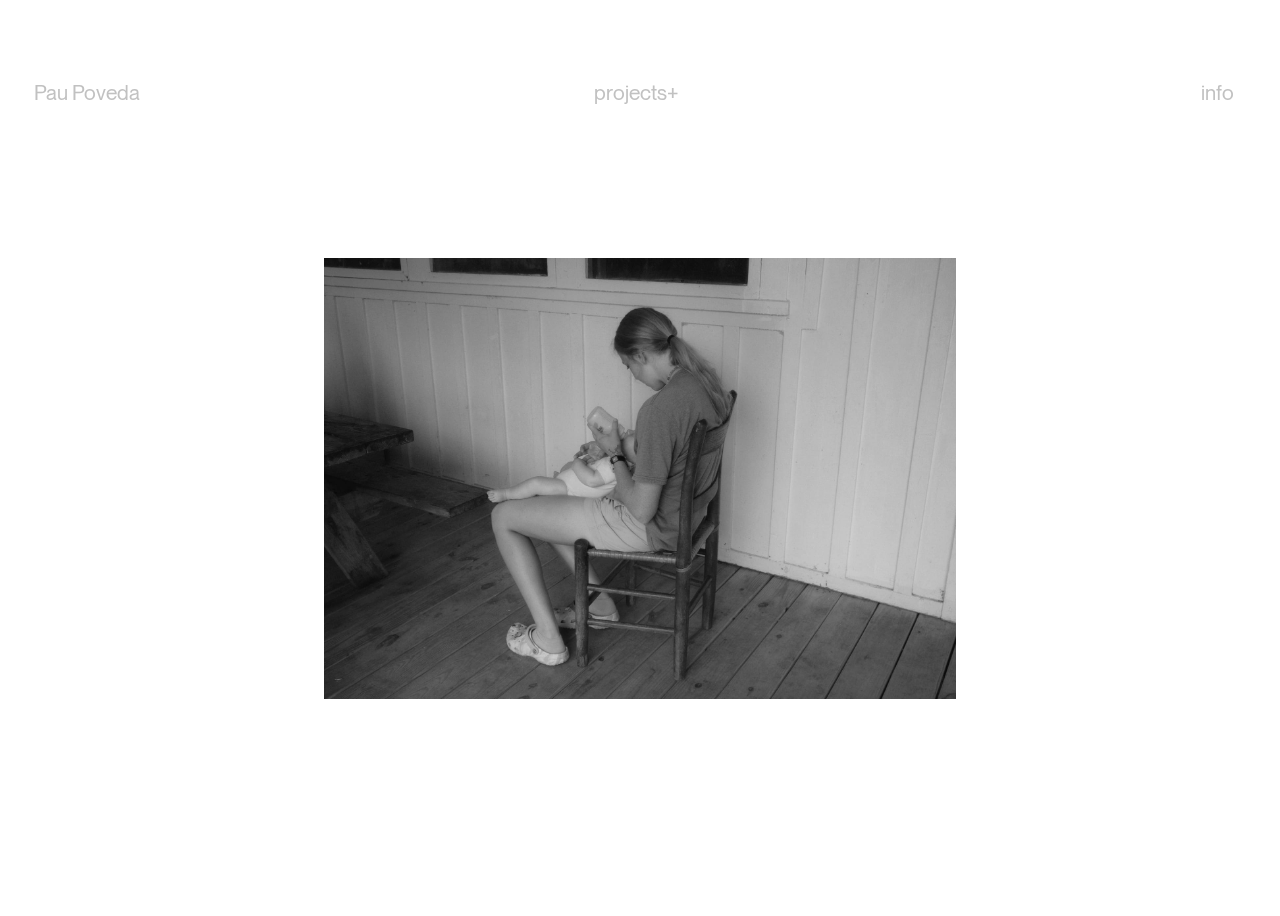
==== index.html @ 6cf26050 "Updates" ====
<!doctype html>
<html lang="en">
<head>
  <meta charset="UTF-8" />
  <link rel="icon" type="image/svg+xml" href="ruta/a/tu/favicon.svg" />
  <meta name="viewport" content="width=device-width, initial-scale=1.0" />
  <link rel="stylesheet" href="style.css"/>
  <title>Pau Poveda</title>
</head>
<body>
  <div class="navbarwrapper">
    <div class="navbar" id="barra">
      <div class="nombre" id = "Pau"> <a>Pau Poveda</a> </div>
      <div class="projects">
        <div id= "boton"><a>projects+</a></div>
        <ul id="menu">
          <li class='abierto' id='castellPoble'>el castell del poble</li>
          <li class='abierto' id='islaperros'><a>isla de perros</a></li>
          <li class='abierto' id='plasticsoul'>plastic soul</li>
          <li class='abierto' id='fashion'><a>fashion</a></li>
        </ul>
      </div>
      <div class="info" id ="info"><a>info</a></div>
    </div>
  </div>
  <div class="fotoswapper" id ="waper"></div>
  <div class="wapperinfohidden" id = "infoes">
    <div class="columna1 " >
      <h1>I view photography as a way of survival.</h1>
      <p>The world behind the world. With my photography I keep my faith alive, I take the world and make it mine. I try to order this ungovernable truth in a visceral and intuitive way, where the individuals and the spaces I portray appear unwavering and pure, always capturing the decisive moment of their presence, preventing them from lying to me.</p>
    </div>
    <div  class="columna2">
      <h2>Online</h2>
      <ul>
        <li><a href="https://www.instagram.com/paupoveda_/">Instagram</a></li>
        <li><a href="mailto:paupoveda@gmail.com">paupoveda@gmail.com</a></li>
      </ul>
      <h2> Press</h2>
      <p><a href="https://www.map6.co.uk/news-and-features/2023/2/10/guest-feature-pau-poveda" >Map16collective</a> <a href="https://www.wulmagazine.com/projects/pau-poveda">WÜL Magazine</a> <a href="https://www.thankyouartists.com/blackwhite-ql80/_dsf3092-17">ThankYouArtists</a> </p>
    </div>
</div>
  <script src= "main.js"></script>
</body>
</html>
---- style.css ----
::-webkit-scrollbar {
  display: none;
}
@font-face {
font-family:PPNeueMonteralRegular;
src: url(fonts/PPNeueMontreal-Regular.woff2);
}
html{
font-family: PPNeueMonteralRegular,sans-serif;
overflow: hidden;
}


.navbarwrapper{
  margin: 0;
  padding: 0;
  width: 99%;
  display: flex;
  justify-content: center;
  background-color: white;
  z-index:2;
  
  }
  
  .navbar{
      top: 0;
      background-color: white;
      position: fixed;
      display: flex;
      align-content: space-between;
      justify-self: center;
      width: 93.76%;
      min-height: 3.75rem;
      padding-top: 80px;
      padding-bottom: 30px;
      color: #C1C1C1;
      font-size: 1.3rem;
      
      
  }
  .navbaropen{
    top: 0;
    background-color: white;
    position: fixed;
    display: flex;
    align-content: space-between;
    justify-self: center;
    width: 93.76%;
    min-height: 3.75rem;
    padding-top: 80px;
    padding-bottom: 100px;
    color: #C1C1C1;
    font-size: 1.3rem;
}
  .navbar > div {
      flex: 1;
    }
    .navbar a {
       color: #C1C1C1; 
      text-decoration: none;
    }
    .navbar a:hover{
      color: #4151E2;
    }
    #azul a {
      color: #4151E2;
    }
    .nombre{
      display: flex;
      justify-content: flex-start;
      transition: transform 0.3s ease; 
    
    }
  
    .projects {
      display: flex;
      align-items:flex-start;
      padding-left: 20%;
      flex-direction: column;
      text-align: left;
    }
    #boton{
      z-index: 9999;
      user-select: none;
    } 
  
    .projects ul{
      position: absolute;
      list-style: none;
      
      margin: 0px;
      padding:0 ;
      padding-top:2.2rem;
     
    }
    .abierto{
      display: none;
      
    }

    .cerrado{
      display: block;
      
    }
    .projects ul :hover{
      color: #4151E2;
    }

    .projects ul.show {
    display: none;
    position: relative;
    width: 100%; /* Asegúrate de que el li ocupe todo el ancho disponible */
    
  }
   @keyframes slideDown {
    from {
        
        transform: translateY(0rem);
    }
    to {
       
        transform: translateY(1.1rem);
    }
  }
  
    .info{
      display: flex;
      justify-content: flex-end;
      
    }
    .fotoswapper{
      width:100%;
      height: 100vh;
      display: flex;
      justify-content: center;
    }
    .fotoswapperhidden{
     display: none;
    }
    
    .fotomain{
      padding-top: 250px;
      width: 50%;
    }
    .fotomain img{
      max-width: 100%;
      height: auto;
    }
  
    .containerfotos{
      margin-top: 250px;
      display: grid;
      grid-template-columns: repeat(
        auto-fill,
        minmax(300px,1fr)
      );
      grid-auto-rows: 225px;
      grid-auto-flow:dense;
      width: 62.239%;
      gap: 10px;
      min-height: 100vh;
      
      
    }
    .horizontal  {
     
      grid-column: span 1;
      grid-row: span 1;
  }
  .grande {
    grid-column: span 2;
    grid-row: span 2;
  }
  .vertical   {
      
      grid-column: span 1;
      grid-row: span 2;
      
  
  }
  
  .containerfotos img {
      width: 100%;
      height: 100%;
      object-fit: cover;
  }
  
  .coverimage {
    flex: 1 1 calc(33.333% - 10px);
    box-sizing: border-box;
    display: flex;
    align-content: center;
    justify-content: center;
  }
  
  .coverimage img {
    align-self: center;
    max-width: 70%;
    max-height: 70%;
    display: block;
  }
     
  .tapar{
    top: 0px;
    right: 0px;
    display: flex;
    align-content: center;
    justify-content: center;
    background: rgba(0, 0, 0, 0.6);
    backdrop-filter: blur(6px);
    position:fixed;
    width:100%;
    height: 100vh;
    z-index:999
  }
  .tapar img {
    position: absolute;
    max-width: 65%;
    max-height: 90%;
    height: auto;
    top: 50%;
    left: 50%;
    transform: translate(-50%, -50%);
    box-shadow: 0 0 10px black;
  }
  .wapperinfohidden{
    display: none;
  }
  .wapperinfo{ 
    z-index:-1;
    width:100%;
    padding-top:30rem;
    display: grid;
    grid-template-columns: repeat(
      auto-fill,
      minmax(680px,1fr)
    );
    grid-auto-rows: 20rem;
   
  }
  .columna1{
    grid-column-start : 1;
    grid-column-end: 2;
     padding-left: 6.3%;
  }
  .columna2 {
    grid-column-start : 2;
    grid-column-end: 3;
    padding-left: 6.3%;
  }
  .columna2 ul { 
   list-style: none; 
  }
  
  .columna2 a {
    text-decoration: none;
    color: black;
    font-size: 1.1rem;
  }
  .columna2 a:hover {
    color: #4151E2
  }
  
  .columna1 p {
    margin-right: 20%;
    font-size: 1.2rem;
  }
  
  
  @media only screen and (max-width: 768px) {
   .navbar{
    padding-top: 30px;
    font-size: 1rem;
    width: 90%;
    padding-bottom: 10px;
   }
   .navbaropen{
    padding-bottom: 50px;
   }
   .projects{
    padding-left: 15%;
   }
   .projects ul{
    padding-top:1.6rem;
   }

   .containerfotos{
    margin-top: 160px;
    width: 90%;
    grid-template-columns: 1fr
  
  }

  .fotomain{
    padding-top:160px;
    width: 90%;
  }
  .tapar img {
    position: absolute;
    max-width: 95%;
    height: auto;
    top: 50%;
    left: 50%;
    transform: translate(-50%, -50%);
   
  }
  .grande {
    grid-column: span 1;
    grid-row: span 1;
  }

  .wapperinfo{ 
    z-index:-1;
    width:90%;
    padding-top: 50%;
    padding-bottom: 5rem;
    display: grid;
    grid-template-columns: repeat(
      auto-fill,
      minmax(300px,1fr)
    );
    grid-auto-rows: 15rem;
   
  }

  .columna1{
    grid-row-start : 2;
    grid-column-end: 3;
    padding: 0px;
  
  }
  .columna1 p {
    margin-right: 0%;
    font-size: 1rem;
    padding: 1rem;
    margin-top: 0px;
    padding-top: 0px;
  }
  .columna1 h1{
    font-size: 1.3rem;
    padding: 1rem;
    margin: 0px;
  }
  .columna2 {
    grid-column-start : 1;
    grid-column-end: 2;
    padding-left: 1rem;
  }
  .columna2 h2{
    font-size: 1.3rem;
    margin-bottom: 0px;
  }
  .columna2 ul {
    padding: 0%;
  }
  }
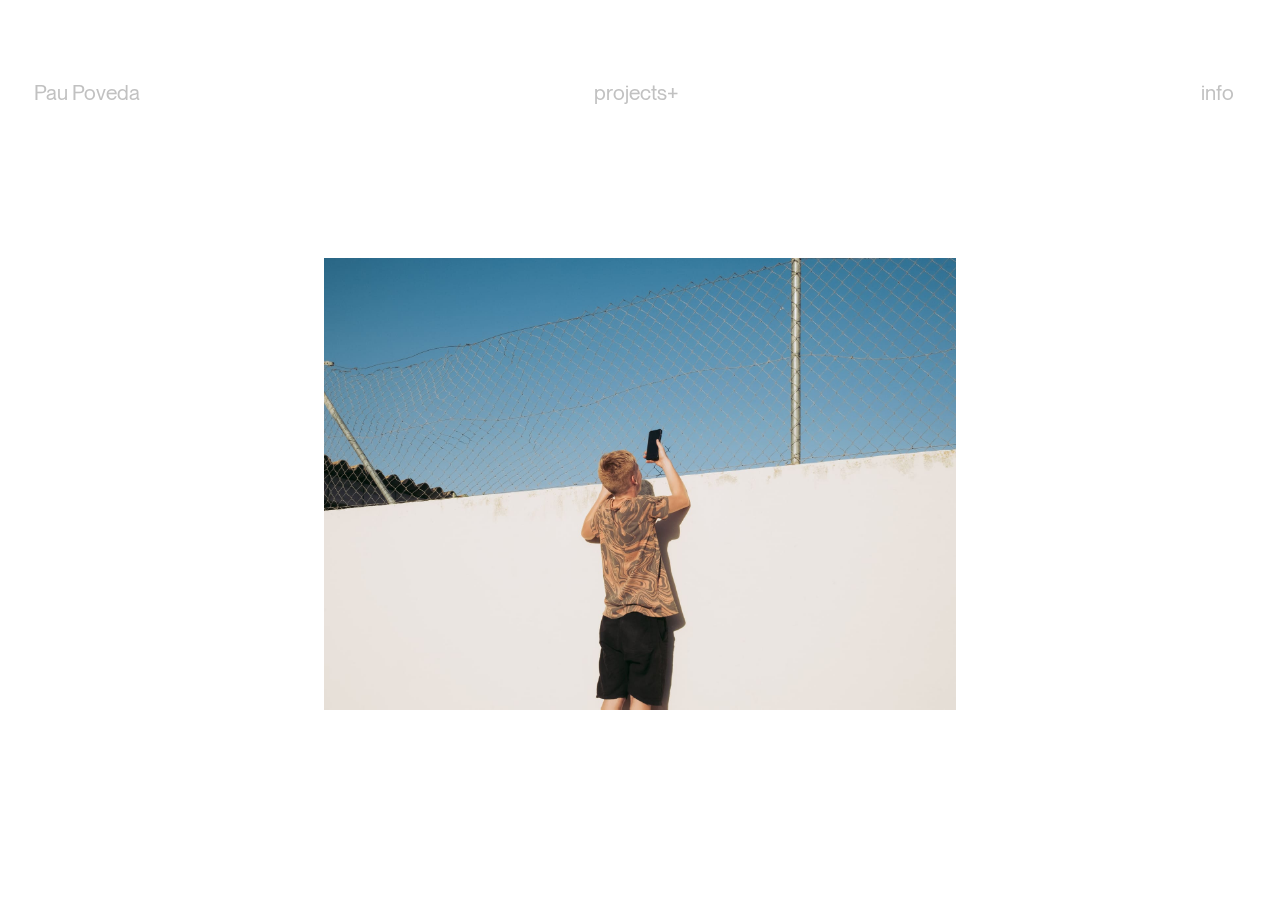
==== commit 0451bb53: "Updates" ====
--- a/index.html
+++ b/index.html
@@ -34,7 +34,7 @@
       <h2>Online</h2>
       <ul>
         <li><a href="https://www.instagram.com/paupoveda_/">Instagram</a></li>
-        <li><a href="mailto:paupoveda@gmail.com">paupoveda@gmail.com</a></li>
+        <li><a href="mailto:povedapauescurriola@gmail.com">povedapauescurriola@gmail.com</a></li>
       </ul>
       <h2> Press</h2>
       <p><a href="https://www.map6.co.uk/news-and-features/2023/2/10/guest-feature-pau-poveda" >Map16collective</a> <a href="https://www.wulmagazine.com/projects/pau-poveda">WÜL Magazine</a> <a href="https://www.thankyouartists.com/blackwhite-ql80/_dsf3092-17">ThankYouArtists</a> </p>
--- a/style.css
+++ b/style.css
@@ -207,8 +207,8 @@
     display: flex;
     align-content: center;
     justify-content: center;
-    background: rgba(0, 0, 0, 0.6);
-    backdrop-filter: blur(6px);
+    background: rgba(0, 0, 0, 0.75);
+    backdrop-filter: blur(10px);
     position:fixed;
     width:100%;
     height: 100vh;
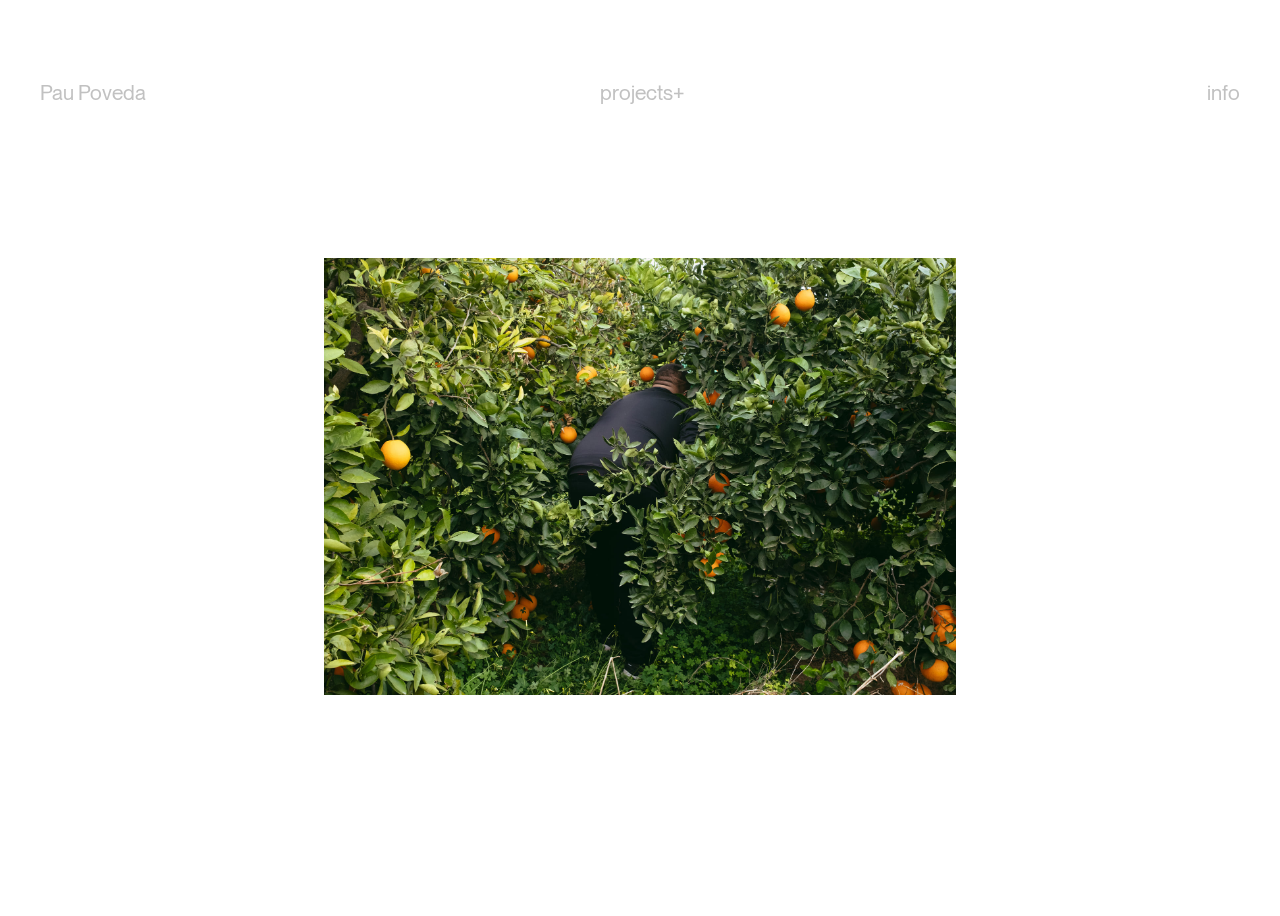
==== commit f69a991c: "Updates" ====
--- a/index.html
+++ b/index.html
@@ -9,8 +9,8 @@
   <title>Pau Poveda</title>
 </head>
 <body>
-  <div class="navbarwrapper">
-    <div class="navbar" id="barra">
+  <div class="navbarwrapper" id="barra">
+    <div class="navbar">
       <div class="nombre" id = "Pau"> <a>Pau Poveda</a> </div>
       <div class="projects">
         <div id= "boton"><a>projects+</a></div>
@@ -26,7 +26,7 @@
   </div>
   <div class="fotoswapper" id ="waper"></div>
   <div class="wapperinfohidden" id = "infoes">
-    <div class="columna1 " >
+    <div class="columna1" >
       <h1>I view photography as a way of survival.</h1>
       <p>The world behind the world. With my photography I keep my faith alive, I take the world and make it mine. I try to order this ungovernable truth in a visceral and intuitive way, where the individuals and the spaces I portray appear unwavering and pure, always capturing the decisive moment of their presence, preventing them from lying to me.</p>
     </div>
--- a/style.css
+++ b/style.css
@@ -9,23 +9,42 @@
 html{
 font-family: PPNeueMonteralRegular,sans-serif;
 overflow: hidden;
+-ms-overflow-style: none;  /* Oculta la scrollbar en Internet Explorer y Edge */
+scrollbar-width: none;  /* Oculta la scrollbar en Firefox */
 }
 
 
 .navbarwrapper{
   margin: 0;
   padding: 0;
-  width: 99%;
+  top:0;
+  right: 0;
+  width: 100%;
+  height: 110px;
+  position: fixed;
   display: flex;
   justify-content: center;
-  background-color: white;
-  z-index:2;
-  
-  }
-  
+  background-color: rgb(255, 255, 255);
+  z-index:9;
+  }
+
+.navbaropen{
+  margin: 0;
+  padding: 0;
+  right: 0;
+  top:0;
+  width: 100%;
+  height: 110px;
+  position: fixed;
+  display: flex;
+  justify-content: center;
+  background-color: rgb(255, 255, 255);
+  z-index:9;
+  padding-bottom:120px;
+}
   .navbar{
       top: 0;
-      background-color: white;
+      /*background-color: white;*/
       position: fixed;
       display: flex;
       align-content: space-between;
@@ -36,10 +55,11 @@
       padding-bottom: 30px;
       color: #C1C1C1;
       font-size: 1.3rem;
-      
-      
-  }
-  .navbaropen{
+      z-index: 9;
+      margin: 0%;
+      
+  }
+  /*.navbaropen{
     top: 0;
     background-color: white;
     position: fixed;
@@ -52,7 +72,8 @@
     padding-bottom: 100px;
     color: #C1C1C1;
     font-size: 1.3rem;
-}
+   z-index: 9;
+}*/
   .navbar > div {
       flex: 1;
     }
@@ -113,16 +134,25 @@
     width: 100%; /* Asegúrate de que el li ocupe todo el ancho disponible */
     
   }
-   @keyframes slideDown {
-    from {
-        
-        transform: translateY(0rem);
-    }
-    to {
-       
-        transform: translateY(1.1rem);
-    }
-  }
+
+
+
+
+  /* Estilo inicial para el placeholder */
+  
+  .placeholder {
+    filter: blur(0.5rem);
+    -webkit-filter: blur(0.4rem);
+  }
+
+  .noseve{
+    opacity: 0;
+  }
+  .fade-in {
+    transition: opacity 5s ease; /* Ajusta la duración y el tipo de transición según lo necesites */
+    opacity: 1;
+}
+
   
     .info{
       display: flex;
@@ -134,6 +164,7 @@
       height: 100vh;
       display: flex;
       justify-content: center;
+    
     }
     .fotoswapperhidden{
      display: none;
@@ -155,31 +186,48 @@
         auto-fill,
         minmax(300px,1fr)
       );
-      grid-auto-rows: 225px;
       grid-auto-flow:dense;
       width: 62.239%;
       gap: 10px;
       min-height: 100vh;
-      
-      
+    }
+
+    .textoAño{
+      grid-column: 1 / -1; /* Ocupa toda la fila */
+      grid-row: 50px;
+      margin: 0 auto; /* Centra el texto */
+      width: 100%;
+      color: #C1C1C1;
+      font-size: 1.3rem;
+      padding-block: 20px;
+      box-sizing: border-box;
+      align-self: flex-start;
+      justify-self: flex-start;
     }
     .horizontal  {
-     
       grid-column: span 1;
       grid-row: span 1;
+      grid-auto-rows: 225px;
+      
   }
   .grande {
     grid-column: span 2;
     grid-row: span 2;
+    grid-auto-rows: 225px;
+    
   }
   .vertical   {
       
       grid-column: span 1;
       grid-row: span 2;
-      
-  
-  }
-  
+      grid-auto-rows: 225px;
+      
+  
+  }
+  
+
+
+
   .containerfotos img {
       width: 100%;
       height: 100%;
@@ -209,10 +257,14 @@
     justify-content: center;
     background: rgba(0, 0, 0, 0.75);
     backdrop-filter: blur(10px);
+    -webkit-backdrop-filter: blur(10px);
     position:fixed;
+    padding:0px;
     width:100%;
     height: 100vh;
-    z-index:999
+    z-index:999;
+    overflow: hidden;
+    
   }
   .tapar img {
     position: absolute;
@@ -269,15 +321,21 @@
   
   
   @media only screen and (max-width: 768px) {
-   .navbar{
+    
+  .navbar{
     padding-top: 30px;
     font-size: 1rem;
     width: 90%;
     padding-bottom: 10px;
    }
+
+   .navbarwrapper{
+    height: 80px;
+   }
    .navbaropen{
-    padding-bottom: 50px;
+    padding-bottom: 40px;
    }
+
    .projects{
     padding-left: 15%;
    }
@@ -295,7 +353,8 @@
   .fotomain{
     padding-top:160px;
     width: 90%;
-  }
+  }ç
+ 
   .tapar img {
     position: absolute;
     max-width: 95%;
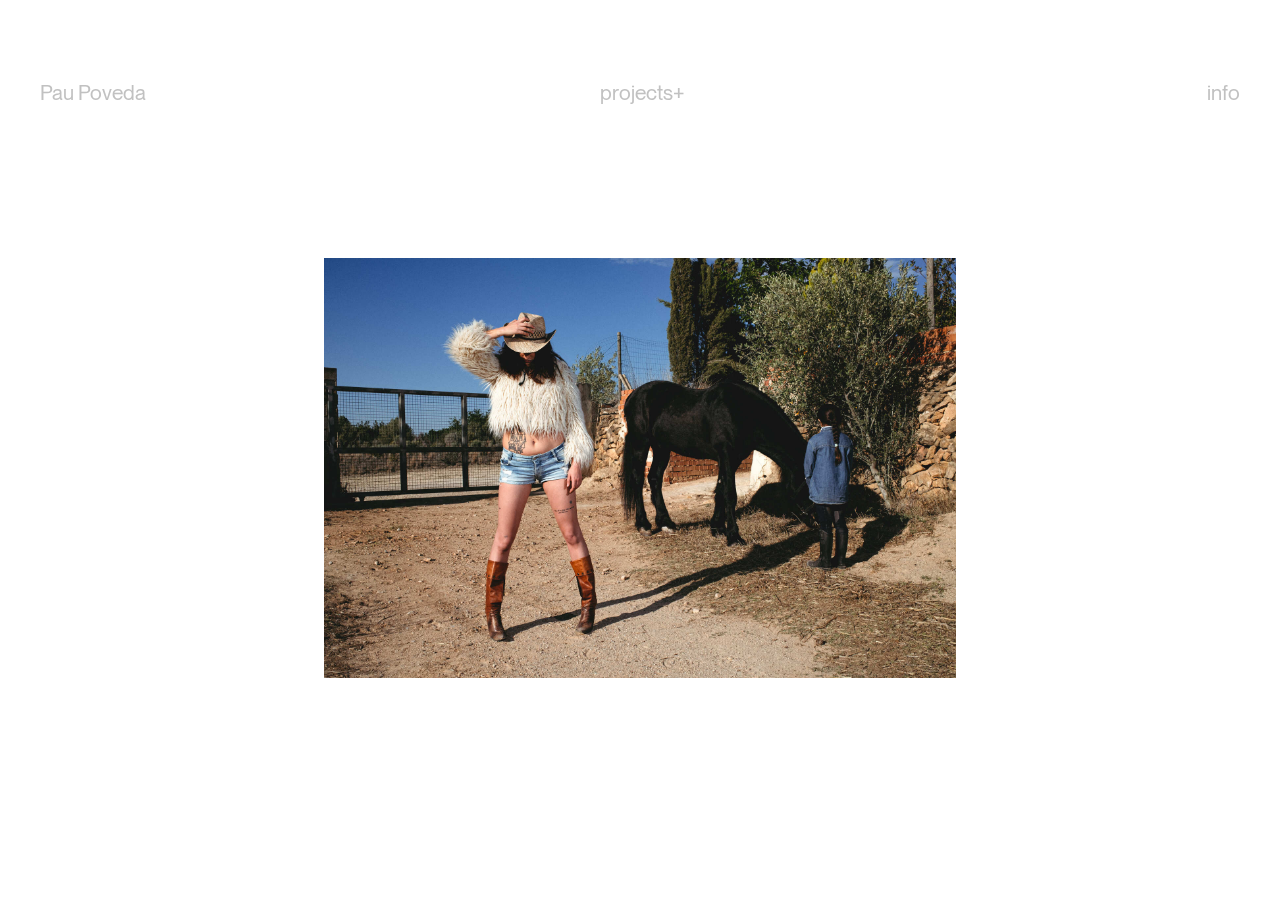
==== commit 6285fab9: "Updates" ====
--- a/index.html
+++ b/index.html
@@ -1,24 +1,23 @@
-
-<!doctype html>
 <html lang="en">
 <head>
   <meta charset="UTF-8" />
-  <link rel="icon" type="image/svg+xml" href="ruta/a/tu/favicon.svg" />
   <meta name="viewport" content="width=device-width, initial-scale=1.0" />
   <link rel="stylesheet" href="style.css"/>
   <title>Pau Poveda</title>
+  <meta name="description" content="Pau Poveda,photography portfolio.">
+  <meta name="keywords" content="Pau Poveda, photography, photographer, art, fashion, decisive moment, intuitive photography">
 </head>
 <body>
   <div class="navbarwrapper" id="barra">
     <div class="navbar">
-      <div class="nombre" id = "Pau"> <a>Pau Poveda</a> </div>
+      <div class="nombre" id = "Pau"><h1>Pau Poveda</h1> </div>
       <div class="projects">
-        <div id= "boton"><a>projects+</a></div>
+        <div id= "boton"><button>projects+</button></div>
         <ul id="menu">
-          <li class='abierto' id='castellPoble'>el castell del poble</li>
-          <li class='abierto' id='islaperros'><a>isla de perros</a></li>
-          <li class='abierto' id='plasticsoul'>plastic soul</li>
-          <li class='abierto' id='fashion'><a>fashion</a></li>
+          <li class='abierto' id='castellPoble'><button> castell del poble</button></li>
+          <li class='abierto' id='islaperros'><button>isla de perros</button></a></li>
+          <li class='abierto' id='plasticsoul'><button>plastic soul</button></li>
+          <li class='abierto' id='fashion'><button>fashion</button></li>
         </ul>
       </div>
       <div class="info" id ="info"><a>info</a></div>
@@ -42,4 +41,4 @@
 </div>
   <script src= "main.js"></script>
 </body>
-</html>+</html>
--- a/style.css
+++ b/style.css
@@ -42,7 +42,7 @@
   z-index:9;
   padding-bottom:120px;
 }
-  .navbar{
+.navbar{
       top: 0;
       /*background-color: white;*/
       position: fixed;
@@ -58,6 +58,29 @@
       z-index: 9;
       margin: 0%;
       
+  }
+
+  .navbar h1{
+    font-size: 1em;
+    font-weight: normal;
+    padding: 0%;
+    margin: 0%;
+    /*margin-top: 3px;*/
+  }
+  .navbar button{
+    appearance: none;
+    border-width: 0;
+    font-size: 1em;
+    padding: 0; 
+    background-color: white;
+    color: #C1C1C1;
+    font-weight: normal;
+    font-family: PPNeueMonteralRegular;
+    
+
+  }
+  .navbar button:hover {
+    color: blue
   }
   /*.navbaropen{
     top: 0;
@@ -198,7 +221,7 @@
       margin: 0 auto; /* Centra el texto */
       width: 100%;
       color: #C1C1C1;
-      font-size: 1.3rem;
+      font-size: 1.2rem;
       padding-block: 20px;
       box-sizing: border-box;
       align-self: flex-start;
@@ -255,7 +278,7 @@
     display: flex;
     align-content: center;
     justify-content: center;
-    background: rgba(0, 0, 0, 0.75);
+    background: rgba(0, 0, 0, 0.8);
     backdrop-filter: blur(10px);
     -webkit-backdrop-filter: blur(10px);
     position:fixed;
@@ -328,6 +351,9 @@
     width: 90%;
     padding-bottom: 10px;
    }
+   .textoAño{
+    font-size: 0.8rem;
+   }
 
    .navbarwrapper{
     height: 80px;
@@ -353,16 +379,10 @@
   .fotomain{
     padding-top:160px;
     width: 90%;
-  }ç
- 
+  }
   .tapar img {
-    position: absolute;
-    max-width: 95%;
+    max-width: 90%;
     height: auto;
-    top: 50%;
-    left: 50%;
-    transform: translate(-50%, -50%);
-   
   }
   .grande {
     grid-column: span 1;
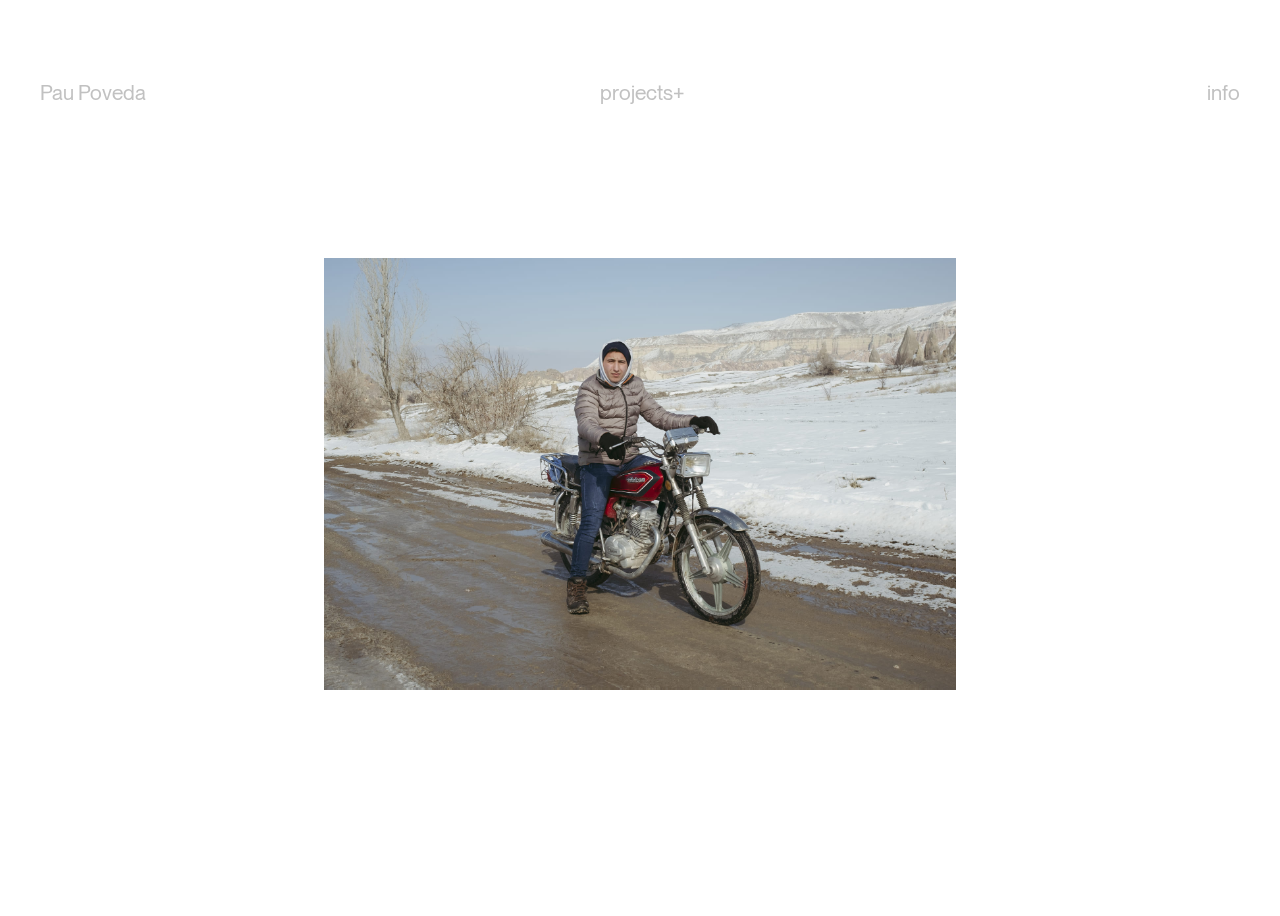
==== commit 37acb6dc: "Updates" ====
--- a/index.html
+++ b/index.html
@@ -14,7 +14,7 @@
       <div class="projects">
         <div id= "boton"><button>projects+</button></div>
         <ul id="menu">
-          <li class='abierto' id='castellPoble'><button> castell del poble</button></li>
+          <li class='abierto' id='castellPoble'><button>  el castell del poble</button></li>
           <li class='abierto' id='islaperros'><button>isla de perros</button></a></li>
           <li class='abierto' id='plasticsoul'><button>plastic soul</button></li>
           <li class='abierto' id='fashion'><button>fashion</button></li>
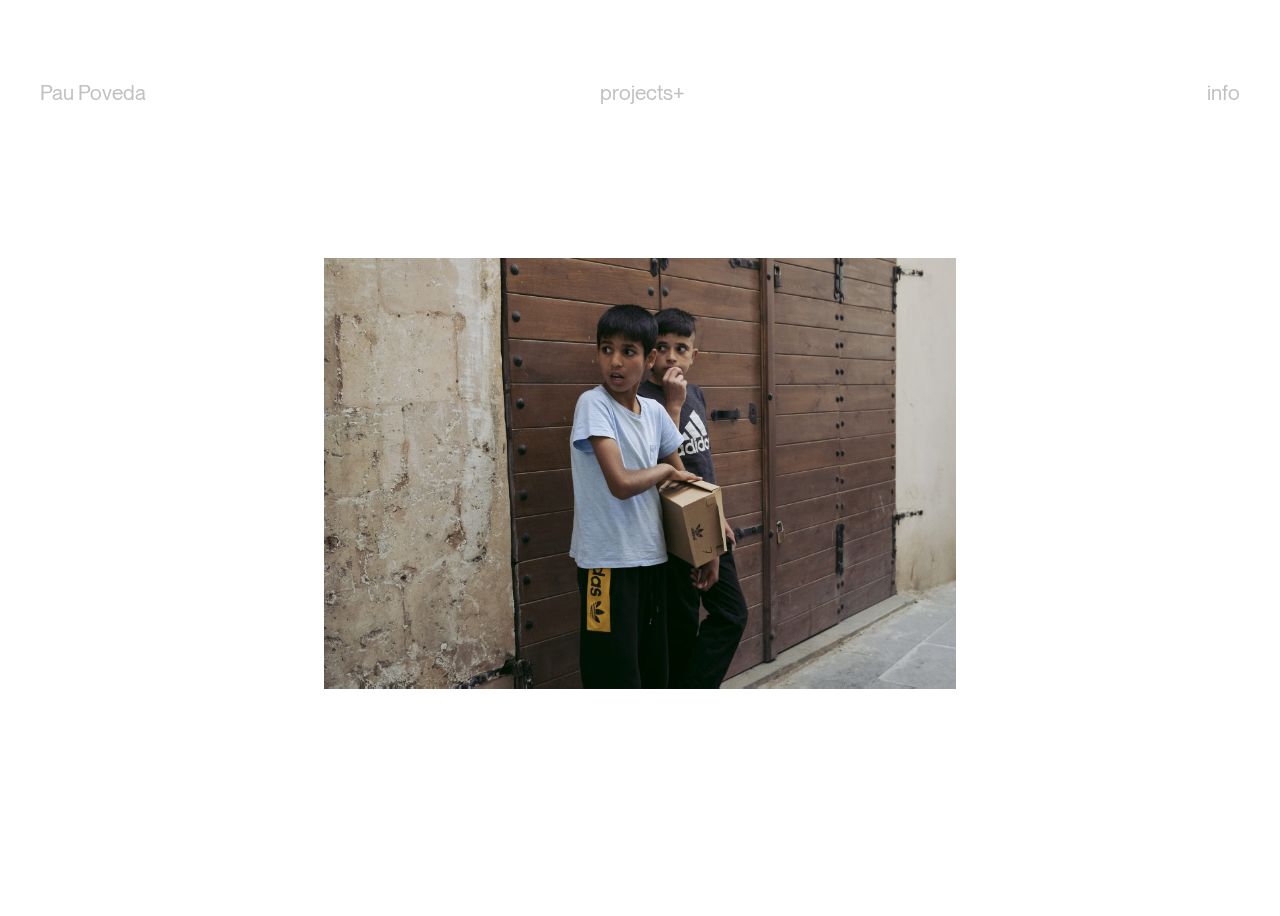
==== commit 6da434fd: "Updates" ====
--- a/index.html
+++ b/index.html
@@ -36,7 +36,7 @@
         <li><a href="mailto:povedapauescurriola@gmail.com">povedapauescurriola@gmail.com</a></li>
       </ul>
       <h2> Press</h2>
-      <p><a href="https://www.map6.co.uk/news-and-features/2023/2/10/guest-feature-pau-poveda" >Map16collective</a> <a href="https://www.wulmagazine.com/projects/pau-poveda">WÜL Magazine</a> <a href="https://www.thankyouartists.com/blackwhite-ql80/_dsf3092-17">ThankYouArtists</a> </p>
+      <p><a href="https://www.map6.co.uk/news-and-features/2023/2/10/guest-feature-pau-poveda" >Map16collective</a> <a href="https://www.wulmagazine.com/projects/pau-poveda">WÜL Magazine</a> <a href="https://www.thankyouartists.com/blackwhite-ql80/_dsf3092-17">ThankYouArtists</a> <a href="https://nowherediary.substack.com/p/pau-poveda">Nowherediary</a></p>
     </div>
 </div>
   <script src= "main.js"></script>
